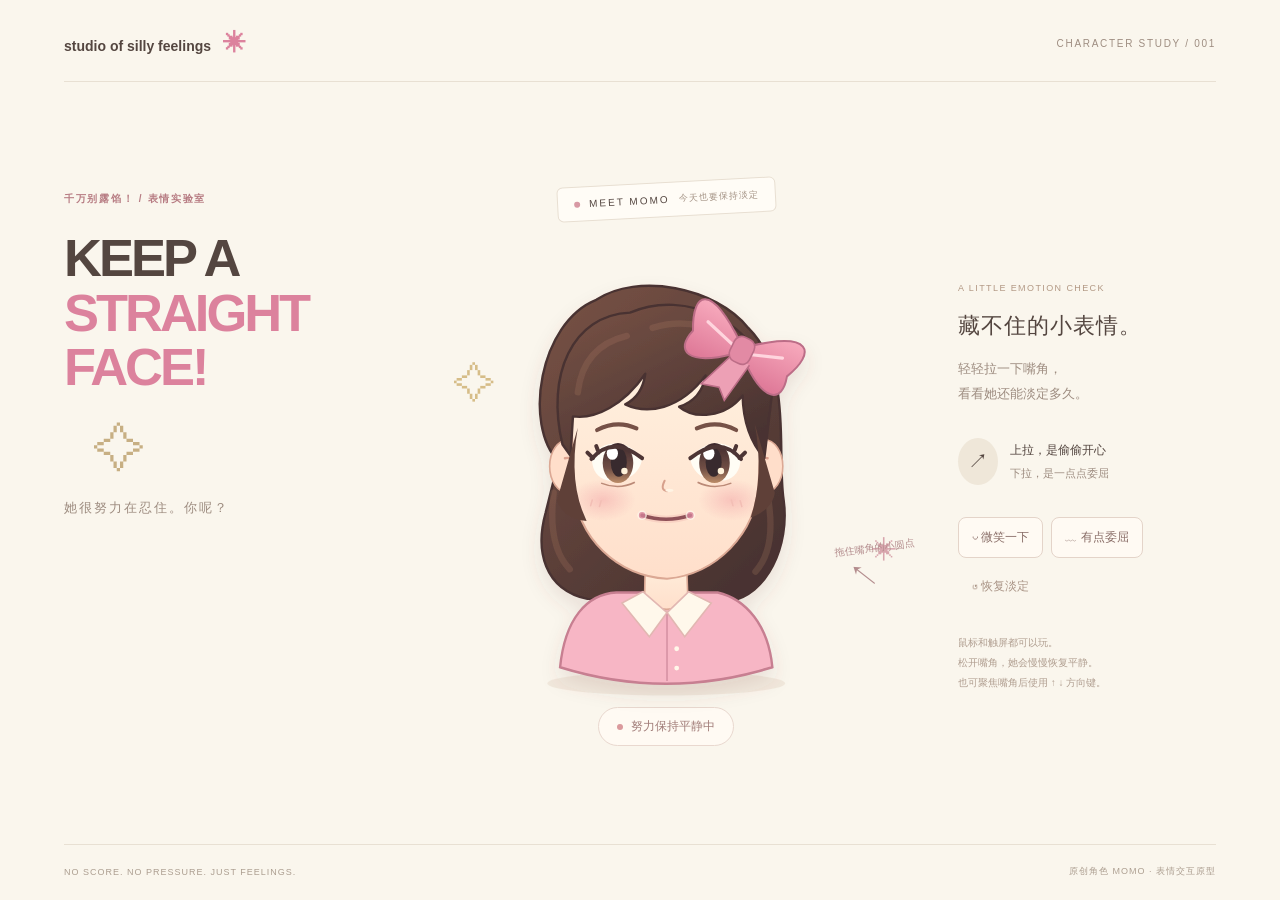
==== index.html @ 3877c1c6 "Submit v1: Momo SVG character and expression prototype" ====
<!doctype html>
<html lang="zh-CN"><head><meta charset="UTF-8"><meta name="viewport" content="width=device-width, initial-scale=1"><title>KEEP A STRAIGHT FACE! · 表情实验室</title><link rel="stylesheet" href="style.css"></head>
<body><main><header><a class="brand" href="#">studio of silly feelings <span>✳</span></a><span class="edition">CHARACTER STUDY / 001</span></header><section class="intro"><span class="eyebrow">千万别露馅！ / 表情实验室</span><h1>KEEP A<br><em>STRAIGHT FACE!</em><span class="spark">✧</span></h1><p>她很努力在忍住。你呢？</p></section><section class="playground" aria-label="可交互角色"><div class="paper-label"><i></i> MEET MOMO <small>今天也要保持淡定</small></div><div class="stage"><svg id="character" viewBox="0 0 600 620" role="img" aria-labelledby="charTitle charDesc"><title id="charTitle">粉色蝴蝶结少女 Momo</title><desc id="charDesc">拖动嘴角的两个粉色圆点，或用下方表情按钮和键盘体验表情。</desc><defs><linearGradient id="hair" x2=".7" y2="1"><stop stop-color="#795346"/><stop offset="1" stop-color="#493331"/></linearGradient><linearGradient id="skin" x2="0" y2="1"><stop stop-color="#fff0de"/><stop offset="1" stop-color="#ffdfcb"/></linearGradient><linearGradient id="pink" x2="0" y2="1"><stop stop-color="#f7a9bc"/><stop offset="1" stop-color="#de7897"/></linearGradient><radialGradient id="blush"><stop stop-color="#ee8f99" stop-opacity=".7"/><stop offset="1" stop-color="#ee8f99" stop-opacity="0"/></radialGradient><linearGradient id="eye" x2="0" y2="1"><stop stop-color="#3e292d"/><stop offset=".65" stop-color="#725046"/><stop offset="1" stop-color="#bc8c68"/></linearGradient><filter id="shadow"><feDropShadow dx="0" dy="12" stdDeviation="12" flood-color="#754c40" flood-opacity=".12"/></filter></defs>
<ellipse cx="300" cy="580" rx="148" ry="15" fill="#e9dccc" opacity=".5"/>
<g id="girl" filter="url(#shadow)"><path d="M166 303C122 259 142 130 213 102C264 68 361 86 402 137C458 193 437 290 446 351C454 408 425 470 378 477L202 474C148 462 137 414 150 367Z" fill="url(#hair)" stroke="#493331" stroke-width="3"/>
<path d="M238 466C201 468 174 499 168 559Q300 600 432 559C427 507 399 474 364 466Z" fill="#f7b6c5" stroke="#c77f91" stroke-width="3"/><path d="M274 425L273 476Q301 498 327 476L325 423" fill="url(#skin)" stroke="#dba894" stroke-width="2"/>
<path d="M271 465L301 491L279 521L245 479Z M328 465L301 491L323 521L356 479Z" fill="#fff8eb" stroke="#e2b7b2" stroke-width="2"/><path d="M301 493V576" stroke="#d692a4" stroke-width="2"/><circle cx="313" cy="536" r="3" fill="#fff7e9"/><circle cx="313" cy="560" r="3" fill="#fff7e9"/>
<ellipse cx="178" cy="309" rx="23" ry="33" fill="#ffdeca" stroke="#dba894" stroke-width="2"/><ellipse cx="422" cy="309" rx="23" ry="33" fill="#ffdeca" stroke="#dba894" stroke-width="2"/><path d="M174 299Q188 296 184 316M426 299Q412 296 416 316" fill="none" stroke="#dca18e" stroke-width="3" stroke-linecap="round"/>
<path d="M182 240C182 164 415 163 419 247L415 329C412 394 362 443 301 449C239 445 189 399 185 334Z" fill="url(#skin)" stroke="#dba894" stroke-width="2.5"/>
<g id="cheeks"><ellipse cx="221" cy="351" rx="41" ry="26" fill="url(#blush)"/><ellipse cx="381" cy="351" rx="41" ry="26" fill="url(#blush)"/><path d="M208 351l-2 7m13-6l-2 7m164-8l2 7m9-6l2 7" stroke="#e99f9e" stroke-width="2" stroke-linecap="round"/></g>
<g fill="none" stroke="#765146" stroke-width="5" stroke-linecap="round"><path id="browL" d="M214 264Q239 251 263 262"/><path id="browR" d="M338 262Q362 251 387 264"/></g>
<g id="eyeL"><path d="M207 300C216 276 251 273 270 299C267 331 217 338 209 310Z" fill="#fffdf5"/><ellipse cx="240" cy="305" rx="19" ry="25" fill="url(#eye)"/><ellipse cx="241" cy="304" rx="10" ry="18" fill="#392b2d"/><ellipse cx="233" cy="293" rx="7" ry="8" fill="white"/><circle cx="248" cy="315" r="4" fill="#fff2da"/><path id="lidL" d="M207 300Q233 270 270 299M209 299l-7-7m14 0l-3-8" fill="none" stroke="#4e3534" stroke-width="5" stroke-linecap="round"/><path d="M219 330Q241 339 261 329" fill="none" stroke="#bb8a77" stroke-width="2"/></g>
<g id="eyeR"><path d="M330 299C349 273 384 276 393 300L391 310C383 338 333 331 330 299Z" fill="#fffdf5"/><ellipse cx="360" cy="305" rx="19" ry="25" fill="url(#eye)"/><ellipse cx="359" cy="304" rx="10" ry="18" fill="#392b2d"/><ellipse cx="353" cy="293" rx="7" ry="8" fill="white"/><circle cx="368" cy="315" r="4" fill="#fff2da"/><path d="M330 299Q367 270 393 300M391 299l7-7m-14 0l3-8" fill="none" stroke="#4e3534" stroke-width="5" stroke-linecap="round"/><path d="M339 329Q359 339 381 330" fill="none" stroke="#bb8a77" stroke-width="2"/></g>
<path d="M298 327q-6 12 3 13" fill="none" stroke="#d7a08c" stroke-width="2.5" stroke-linecap="round"/><ellipse cx="304" cy="339" rx="5" ry="2" fill="#fff4e4"/>
<path id="mouthShade" d="M270 371Q300 381 330 371" fill="none" stroke="#ecaaa6" stroke-width="9" stroke-linecap="round" opacity=".3"/><path id="mouth" d="M270 370Q300 380 330 370" fill="none" stroke="#8f5158" stroke-width="4.5" stroke-linecap="round"/>
<g id="handles"><circle class="handle" id="leftHandle" cx="270" cy="370" r="19" fill="transparent" tabindex="0" role="slider" aria-label="左嘴角，方向键调整" aria-valuemin="-1" aria-valuemax="1" aria-valuenow="0"/><circle class="dot" id="leftDot" cx="270" cy="370" r="5"/><circle class="handle" id="rightHandle" cx="330" cy="370" r="19" fill="transparent" tabindex="0" role="slider" aria-label="右嘴角，方向键调整" aria-valuemin="-1" aria-valuemax="1" aria-valuenow="0"/><circle class="dot" id="rightDot" cx="330" cy="370" r="5"/></g>
<path d="M171 282C150 196 183 121 255 118C323 88 415 128 432 215L422 299Q396 269 395 221C373 249 335 251 316 235Q344 226 349 196C317 239 276 245 249 232Q270 222 274 194C247 233 212 251 184 247L181 296Z" fill="url(#hair)" stroke="#493331" stroke-width="3" stroke-linejoin="round"/>
<path d="M190 217Q197 160 251 147M283 137Q357 115 402 183M160 342Q152 408 180 437M425 340Q439 409 411 440" fill="none" stroke="#aa7b60" stroke-width="8" stroke-linecap="round" opacity=".24"/><path d="M190 261Q178 330 201 377Q173 375 164 352M410 256Q422 321 405 373Q432 363 435 342" fill="#5f4039"/>
<g transform="translate(397 158) rotate(26)"><path d="M-5 0C-72-52-87-31-65 12C-75 45-52 54-7 16Z" fill="url(#pink)" stroke="#bc6d87" stroke-width="2.5"/><path d="M5 0C69-53 85-31 65 12C75 46 52 54 7 16Z" fill="url(#pink)" stroke="#bc6d87" stroke-width="2.5"/><path d="M-7 15L-27 67L-5 61L8 73L17 20" fill="#eda0b5" stroke="#bc6d87" stroke-width="2"/><path d="M-53-6L-10 7M50-6L11 8" stroke="#ffd5de" stroke-width="4" stroke-linecap="round"/><rect x="-13" y="-9" width="27" height="33" rx="10" fill="#e28aa4" stroke="#bc6d87" stroke-width="2"/></g>
<g id="sweat" opacity="0"><path d="M409 275Q435 311 416 314Q398 311 409 275Z" fill="#a9d9de" stroke="#78b6c3" stroke-width="2"/><path d="M410 297l2 7" stroke="white" stroke-width="3" stroke-linecap="round"/></g></g></svg><span class="float-star star-one">✧</span><span class="float-star star-two">✳</span><div class="drag-note">拖住嘴角的小圆点 <span>↖</span></div></div><div class="feeling"><span id="statusDot"></span><span id="feelingText" aria-live="polite">努力保持平静中</span></div></section><aside class="controls"><span class="tiny-title">A LITTLE EMOTION CHECK</span><h2>藏不住的小表情。</h2><p>轻轻拉一下嘴角，<br>看看她还能淡定多久。</p><div class="instruction"><span>↗</span><div><b>上拉，是偷偷开心</b><small>下拉，是一点点委屈</small></div></div><div class="presets"><button data-mood="happy">◡ 微笑一下</button><button data-mood="sad">﹏ 有点委屈</button><button id="reset">↺ 恢复淡定</button></div><p class="footnote">鼠标和触屏都可以玩。<br>松开嘴角，她会慢慢恢复平静。<br>也可聚焦嘴角后使用 ↑ ↓ 方向键。</p></aside><footer><span>NO SCORE. NO PRESSURE. JUST FEELINGS.</span><span>原创角色 MOMO · 表情交互原型</span></footer></main><script src="script.js"></script></body></html>
---- style.css ----
:root{--ink:#544640;--muted:#9e8d81;--pink:#dc829d;--cream:#faf6ed}*{box-sizing:border-box}body{margin:0;background:var(--cream);color:var(--ink);font-family:'DM Sans','PingFang SC',sans-serif}main{max-width:1440px;margin:auto;padding:30px 5vw 22px;min-height:100vh;display:grid;grid-template-columns:1fr 1.4fr .85fr;grid-template-rows:auto 1fr auto;gap:16px}header,footer{grid-column:1/-1;display:flex;justify-content:space-between;align-items:center}header{padding-bottom:24px;border-bottom:1px solid #e8e0d3}.brand{text-decoration:none;color:var(--ink);font-size:14px;font-weight:700}.brand span{color:var(--pink);font-size:23px;margin-left:8px}.edition,.eyebrow,.tiny-title,footer{font-size:10px;letter-spacing:1.7px}.edition{color:var(--muted)}.intro{padding-top:90px;z-index:1}.eyebrow{color:#b77c83;font-weight:600}h1{font-family:'Space Grotesk','Arial Black',sans-serif;font-size:clamp(36px,4.1vw,65px);line-height:1.04;letter-spacing:-3px;margin:25px 0 22px;position:relative}h1 em{font-style:normal;color:var(--pink)}.spark{display:block;font-size:52px;color:#c7af83;margin:28px 0 0 30px;font-weight:400}.intro p{color:var(--muted);font-size:13px;letter-spacing:2px}.playground{position:relative;align-self:center;text-align:center;min-width:0;padding-top:18px}.paper-label{display:inline-flex;align-items:center;gap:9px;font-size:10px;letter-spacing:2px;background:#fffcf6;border:1px solid #e8dfd2;border-radius:6px;padding:10px 16px;transform:rotate(-3deg)}.paper-label i{width:6px;height:6px;background:#d899a4;border-radius:50%}.paper-label small{font-size:9px;letter-spacing:1px;color:#a49385}.stage{position:relative}svg{width:100%;max-height:590px;overflow:visible;display:block}#girl{transform-origin:300px 430px}.handle{cursor:grab;touch-action:none;outline:none}.handle:active{cursor:grabbing}.dot{fill:#d7849c;stroke:#fff7ed;stroke-width:2;pointer-events:none;opacity:.75}.handle:focus-visible{stroke:#bf728e;stroke-width:2;stroke-dasharray:3 4}.handle:hover+.dot{r:7;opacity:1}.float-star{position:absolute;color:#d6bd88;pointer-events:none}.star-one{left:6%;top:29%;font-size:42px}.star-two{right:2%;top:64%;font-size:25px;color:#d8a5ad}.drag-note{position:absolute;right:-2%;top:65%;font-size:10px;color:#b38c8d;transform:rotate(-7deg);pointer-events:none}.drag-note span{font-size:30px;display:block;text-align:left;margin-left:12px}.feeling{display:inline-flex;align-items:center;gap:8px;font-size:12px;color:#a17c78;margin-top:-8px;padding:10px 18px;border:1px solid #e9d8cf;border-radius:30px;background:#fffaf3}.feeling>span:first-child{width:6px;height:6px;border-radius:50%;background:#db9a9d}.controls{align-self:center;padding-left:35px;padding-top:70px}.tiny-title{font-size:9px;color:#b29884;letter-spacing:1.4px}h2{font-size:22px;font-weight:500;letter-spacing:1px;margin:16px 0}.controls p{font-size:13px;line-height:1.9;color:var(--muted)}.instruction{display:flex;align-items:center;gap:12px;margin:32px 0}.instruction>span{background:#efe7d9;border-radius:50%;padding:10px;font-size:20px}.instruction b,.instruction small{display:block;font-weight:400;font-size:12px}.instruction small{font-size:11px;color:var(--muted);margin-top:7px}.presets{display:flex;flex-wrap:wrap;gap:8px;max-width:250px}button{border:1px solid #e4d4c9;border-radius:8px;background:#fffaf3;color:#896d67;font:inherit;font-size:12px;padding:11px 13px;cursor:pointer;transition:background .2s,transform .2s}button:hover{background:#f5e1e6;transform:translateY(-2px)}button:focus-visible{outline:2px solid #c67e95;outline-offset:3px}#reset{background:transparent;border-color:transparent;color:#aa9587}.controls .footnote{font-size:10px;line-height:2;margin-top:26px;color:#b09e90}footer{color:#ac9e90;border-top:1px solid #e8e0d3;padding-top:20px;font-size:9px;letter-spacing:1px;margin-top:16px}@media(min-width:1500px){main{min-height:900px}}@media(max-width:900px){main{grid-template-columns:1fr 1.7fr;padding:24px}.intro{padding-top:60px}.controls{grid-column:1/-1;padding:0 10px;text-align:center}.controls p,.instruction,.tiny-title{display:none}.controls h2{font-size:17px}.presets{justify-content:center;max-width:none}.controls .footnote{display:block;margin:12px}.spark{font-size:35px}footer{font-size:8px}.drag-note{right:0;font-size:9px}}@media(max-width:540px){main{display:flex;flex-direction:column;gap:8px;padding:20px}header{padding-bottom:14px}.edition{font-size:7px;letter-spacing:.7px}.brand{font-size:10px}.intro{padding-top:22px;text-align:center}.eyebrow{font-size:9px}h1{font-size:37px;letter-spacing:-1.8px;margin:12px 0 8px}h1 br{display:none}h1 em{display:block}.spark,.intro p{display:none}.playground{width:100%;max-width:460px;padding-top:8px}.paper-label{padding:7px 12px}.stage{margin-top:-10px}svg{max-height:440px}.drag-note{right:0;top:64%}.feeling{font-size:11px;margin-top:-10px}.controls h2{margin:14px 0 12px}.controls .footnote{font-size:9px}footer{gap:15px;font-size:7px;line-height:1.7;margin-top:12px}.star-one{font-size:30px}}@media(prefers-reduced-motion:reduce){button{transition:none}}
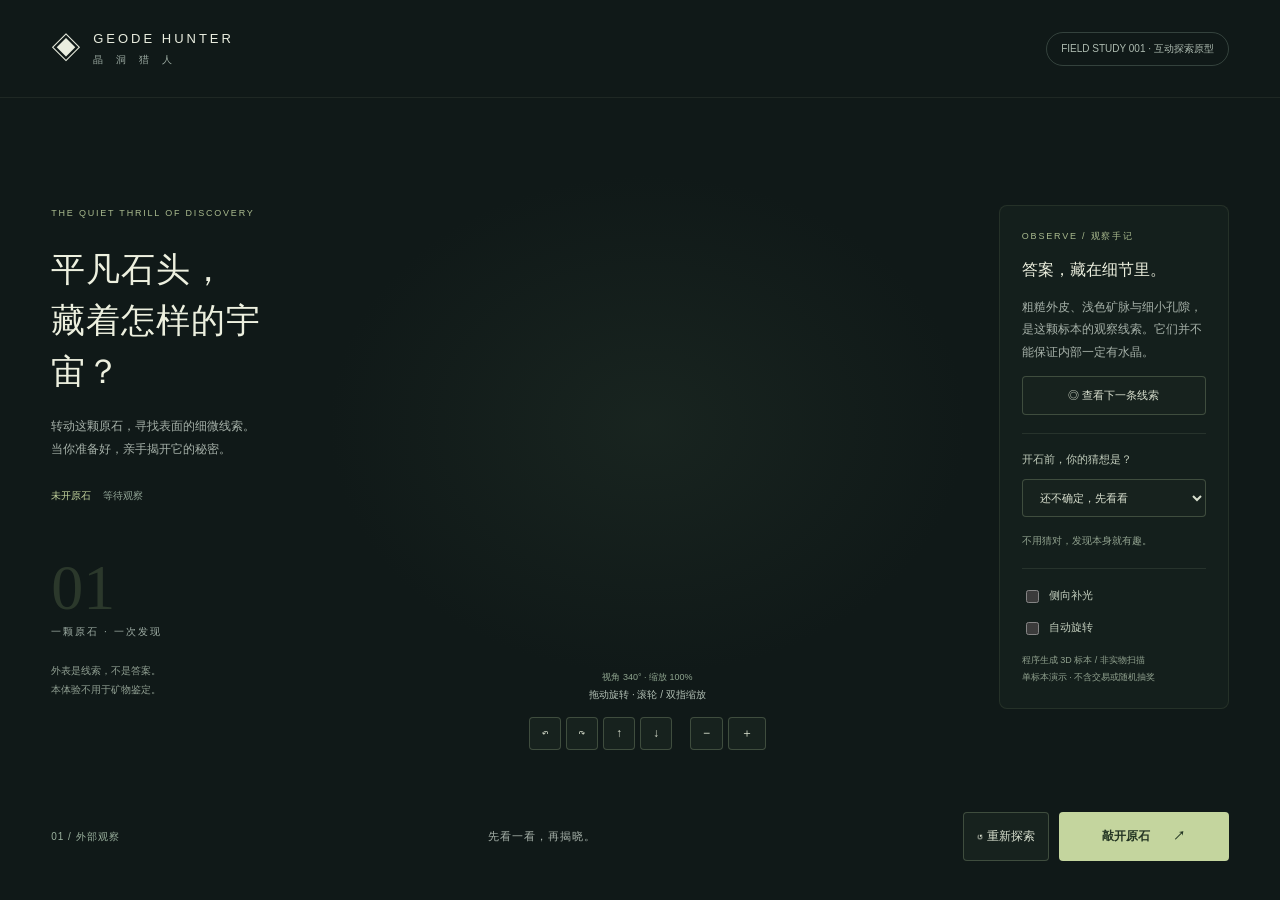
==== commit 09215163: "Pivot to Geode Hunter: direction update and 3D effect study Record the change of direction, reuse th" ====
--- a/index.html
+++ b/index.html
@@ -1,20 +1 @@
-<!doctype html>
-<html lang="zh-CN"><head><meta charset="UTF-8"><meta name="viewport" content="width=device-width, initial-scale=1"><title>KEEP A STRAIGHT FACE! · 表情实验室</title><link rel="stylesheet" href="style.css"></head>
-<body><main><header><a class="brand" href="#">studio of silly feelings <span>✳</span></a><span class="edition">CHARACTER STUDY / 001</span></header><section class="intro"><span class="eyebrow">千万别露馅！ / 表情实验室</span><h1>KEEP A<br><em>STRAIGHT FACE!</em><span class="spark">✧</span></h1><p>她很努力在忍住。你呢？</p></section><section class="playground" aria-label="可交互角色"><div class="paper-label"><i></i> MEET MOMO <small>今天也要保持淡定</small></div><div class="stage"><svg id="character" viewBox="0 0 600 620" role="img" aria-labelledby="charTitle charDesc"><title id="charTitle">粉色蝴蝶结少女 Momo</title><desc id="charDesc">拖动嘴角的两个粉色圆点，或用下方表情按钮和键盘体验表情。</desc><defs><linearGradient id="hair" x2=".7" y2="1"><stop stop-color="#795346"/><stop offset="1" stop-color="#493331"/></linearGradient><linearGradient id="skin" x2="0" y2="1"><stop stop-color="#fff0de"/><stop offset="1" stop-color="#ffdfcb"/></linearGradient><linearGradient id="pink" x2="0" y2="1"><stop stop-color="#f7a9bc"/><stop offset="1" stop-color="#de7897"/></linearGradient><radialGradient id="blush"><stop stop-color="#ee8f99" stop-opacity=".7"/><stop offset="1" stop-color="#ee8f99" stop-opacity="0"/></radialGradient><linearGradient id="eye" x2="0" y2="1"><stop stop-color="#3e292d"/><stop offset=".65" stop-color="#725046"/><stop offset="1" stop-color="#bc8c68"/></linearGradient><filter id="shadow"><feDropShadow dx="0" dy="12" stdDeviation="12" flood-color="#754c40" flood-opacity=".12"/></filter></defs>
-<ellipse cx="300" cy="580" rx="148" ry="15" fill="#e9dccc" opacity=".5"/>
-<g id="girl" filter="url(#shadow)"><path d="M166 303C122 259 142 130 213 102C264 68 361 86 402 137C458 193 437 290 446 351C454 408 425 470 378 477L202 474C148 462 137 414 150 367Z" fill="url(#hair)" stroke="#493331" stroke-width="3"/>
-<path d="M238 466C201 468 174 499 168 559Q300 600 432 559C427 507 399 474 364 466Z" fill="#f7b6c5" stroke="#c77f91" stroke-width="3"/><path d="M274 425L273 476Q301 498 327 476L325 423" fill="url(#skin)" stroke="#dba894" stroke-width="2"/>
-<path d="M271 465L301 491L279 521L245 479Z M328 465L301 491L323 521L356 479Z" fill="#fff8eb" stroke="#e2b7b2" stroke-width="2"/><path d="M301 493V576" stroke="#d692a4" stroke-width="2"/><circle cx="313" cy="536" r="3" fill="#fff7e9"/><circle cx="313" cy="560" r="3" fill="#fff7e9"/>
-<ellipse cx="178" cy="309" rx="23" ry="33" fill="#ffdeca" stroke="#dba894" stroke-width="2"/><ellipse cx="422" cy="309" rx="23" ry="33" fill="#ffdeca" stroke="#dba894" stroke-width="2"/><path d="M174 299Q188 296 184 316M426 299Q412 296 416 316" fill="none" stroke="#dca18e" stroke-width="3" stroke-linecap="round"/>
-<path d="M182 240C182 164 415 163 419 247L415 329C412 394 362 443 301 449C239 445 189 399 185 334Z" fill="url(#skin)" stroke="#dba894" stroke-width="2.5"/>
-<g id="cheeks"><ellipse cx="221" cy="351" rx="41" ry="26" fill="url(#blush)"/><ellipse cx="381" cy="351" rx="41" ry="26" fill="url(#blush)"/><path d="M208 351l-2 7m13-6l-2 7m164-8l2 7m9-6l2 7" stroke="#e99f9e" stroke-width="2" stroke-linecap="round"/></g>
-<g fill="none" stroke="#765146" stroke-width="5" stroke-linecap="round"><path id="browL" d="M214 264Q239 251 263 262"/><path id="browR" d="M338 262Q362 251 387 264"/></g>
-<g id="eyeL"><path d="M207 300C216 276 251 273 270 299C267 331 217 338 209 310Z" fill="#fffdf5"/><ellipse cx="240" cy="305" rx="19" ry="25" fill="url(#eye)"/><ellipse cx="241" cy="304" rx="10" ry="18" fill="#392b2d"/><ellipse cx="233" cy="293" rx="7" ry="8" fill="white"/><circle cx="248" cy="315" r="4" fill="#fff2da"/><path id="lidL" d="M207 300Q233 270 270 299M209 299l-7-7m14 0l-3-8" fill="none" stroke="#4e3534" stroke-width="5" stroke-linecap="round"/><path d="M219 330Q241 339 261 329" fill="none" stroke="#bb8a77" stroke-width="2"/></g>
-<g id="eyeR"><path d="M330 299C349 273 384 276 393 300L391 310C383 338 333 331 330 299Z" fill="#fffdf5"/><ellipse cx="360" cy="305" rx="19" ry="25" fill="url(#eye)"/><ellipse cx="359" cy="304" rx="10" ry="18" fill="#392b2d"/><ellipse cx="353" cy="293" rx="7" ry="8" fill="white"/><circle cx="368" cy="315" r="4" fill="#fff2da"/><path d="M330 299Q367 270 393 300M391 299l7-7m-14 0l3-8" fill="none" stroke="#4e3534" stroke-width="5" stroke-linecap="round"/><path d="M339 329Q359 339 381 330" fill="none" stroke="#bb8a77" stroke-width="2"/></g>
-<path d="M298 327q-6 12 3 13" fill="none" stroke="#d7a08c" stroke-width="2.5" stroke-linecap="round"/><ellipse cx="304" cy="339" rx="5" ry="2" fill="#fff4e4"/>
-<path id="mouthShade" d="M270 371Q300 381 330 371" fill="none" stroke="#ecaaa6" stroke-width="9" stroke-linecap="round" opacity=".3"/><path id="mouth" d="M270 370Q300 380 330 370" fill="none" stroke="#8f5158" stroke-width="4.5" stroke-linecap="round"/>
-<g id="handles"><circle class="handle" id="leftHandle" cx="270" cy="370" r="19" fill="transparent" tabindex="0" role="slider" aria-label="左嘴角，方向键调整" aria-valuemin="-1" aria-valuemax="1" aria-valuenow="0"/><circle class="dot" id="leftDot" cx="270" cy="370" r="5"/><circle class="handle" id="rightHandle" cx="330" cy="370" r="19" fill="transparent" tabindex="0" role="slider" aria-label="右嘴角，方向键调整" aria-valuemin="-1" aria-valuemax="1" aria-valuenow="0"/><circle class="dot" id="rightDot" cx="330" cy="370" r="5"/></g>
-<path d="M171 282C150 196 183 121 255 118C323 88 415 128 432 215L422 299Q396 269 395 221C373 249 335 251 316 235Q344 226 349 196C317 239 276 245 249 232Q270 222 274 194C247 233 212 251 184 247L181 296Z" fill="url(#hair)" stroke="#493331" stroke-width="3" stroke-linejoin="round"/>
-<path d="M190 217Q197 160 251 147M283 137Q357 115 402 183M160 342Q152 408 180 437M425 340Q439 409 411 440" fill="none" stroke="#aa7b60" stroke-width="8" stroke-linecap="round" opacity=".24"/><path d="M190 261Q178 330 201 377Q173 375 164 352M410 256Q422 321 405 373Q432 363 435 342" fill="#5f4039"/>
-<g transform="translate(397 158) rotate(26)"><path d="M-5 0C-72-52-87-31-65 12C-75 45-52 54-7 16Z" fill="url(#pink)" stroke="#bc6d87" stroke-width="2.5"/><path d="M5 0C69-53 85-31 65 12C75 46 52 54 7 16Z" fill="url(#pink)" stroke="#bc6d87" stroke-width="2.5"/><path d="M-7 15L-27 67L-5 61L8 73L17 20" fill="#eda0b5" stroke="#bc6d87" stroke-width="2"/><path d="M-53-6L-10 7M50-6L11 8" stroke="#ffd5de" stroke-width="4" stroke-linecap="round"/><rect x="-13" y="-9" width="27" height="33" rx="10" fill="#e28aa4" stroke="#bc6d87" stroke-width="2"/></g>
-<g id="sweat" opacity="0"><path d="M409 275Q435 311 416 314Q398 311 409 275Z" fill="#a9d9de" stroke="#78b6c3" stroke-width="2"/><path d="M410 297l2 7" stroke="white" stroke-width="3" stroke-linecap="round"/></g></g></svg><span class="float-star star-one">✧</span><span class="float-star star-two">✳</span><div class="drag-note">拖住嘴角的小圆点 <span>↖</span></div></div><div class="feeling"><span id="statusDot"></span><span id="feelingText" aria-live="polite">努力保持平静中</span></div></section><aside class="controls"><span class="tiny-title">A LITTLE EMOTION CHECK</span><h2>藏不住的小表情。</h2><p>轻轻拉一下嘴角，<br>看看她还能淡定多久。</p><div class="instruction"><span>↗</span><div><b>上拉，是偷偷开心</b><small>下拉，是一点点委屈</small></div></div><div class="presets"><button data-mood="happy">◡ 微笑一下</button><button data-mood="sad">﹏ 有点委屈</button><button id="reset">↺ 恢复淡定</button></div><p class="footnote">鼠标和触屏都可以玩。<br>松开嘴角，她会慢慢恢复平静。<br>也可聚焦嘴角后使用 ↑ ↓ 方向键。</p></aside><footer><span>NO SCORE. NO PRESSURE. JUST FEELINGS.</span><span>原创角色 MOMO · 表情交互原型</span></footer></main><script src="script.js"></script></body></html>
+<!doctype html><html lang="zh-CN"><meta charset="utf-8"><meta name="viewport" content="width=device-width,initial-scale=1"><meta http-equiv="refresh" content="0;url=prototype/index.html"><title>Geode Hunter · 晶洞猎人</title><p>打开 <a href="prototype/index.html">晶洞猎人互动原型</a>，或阅读 <a href="docs/PROGRESS.html">本轮进度报告</a>。</p></html>
